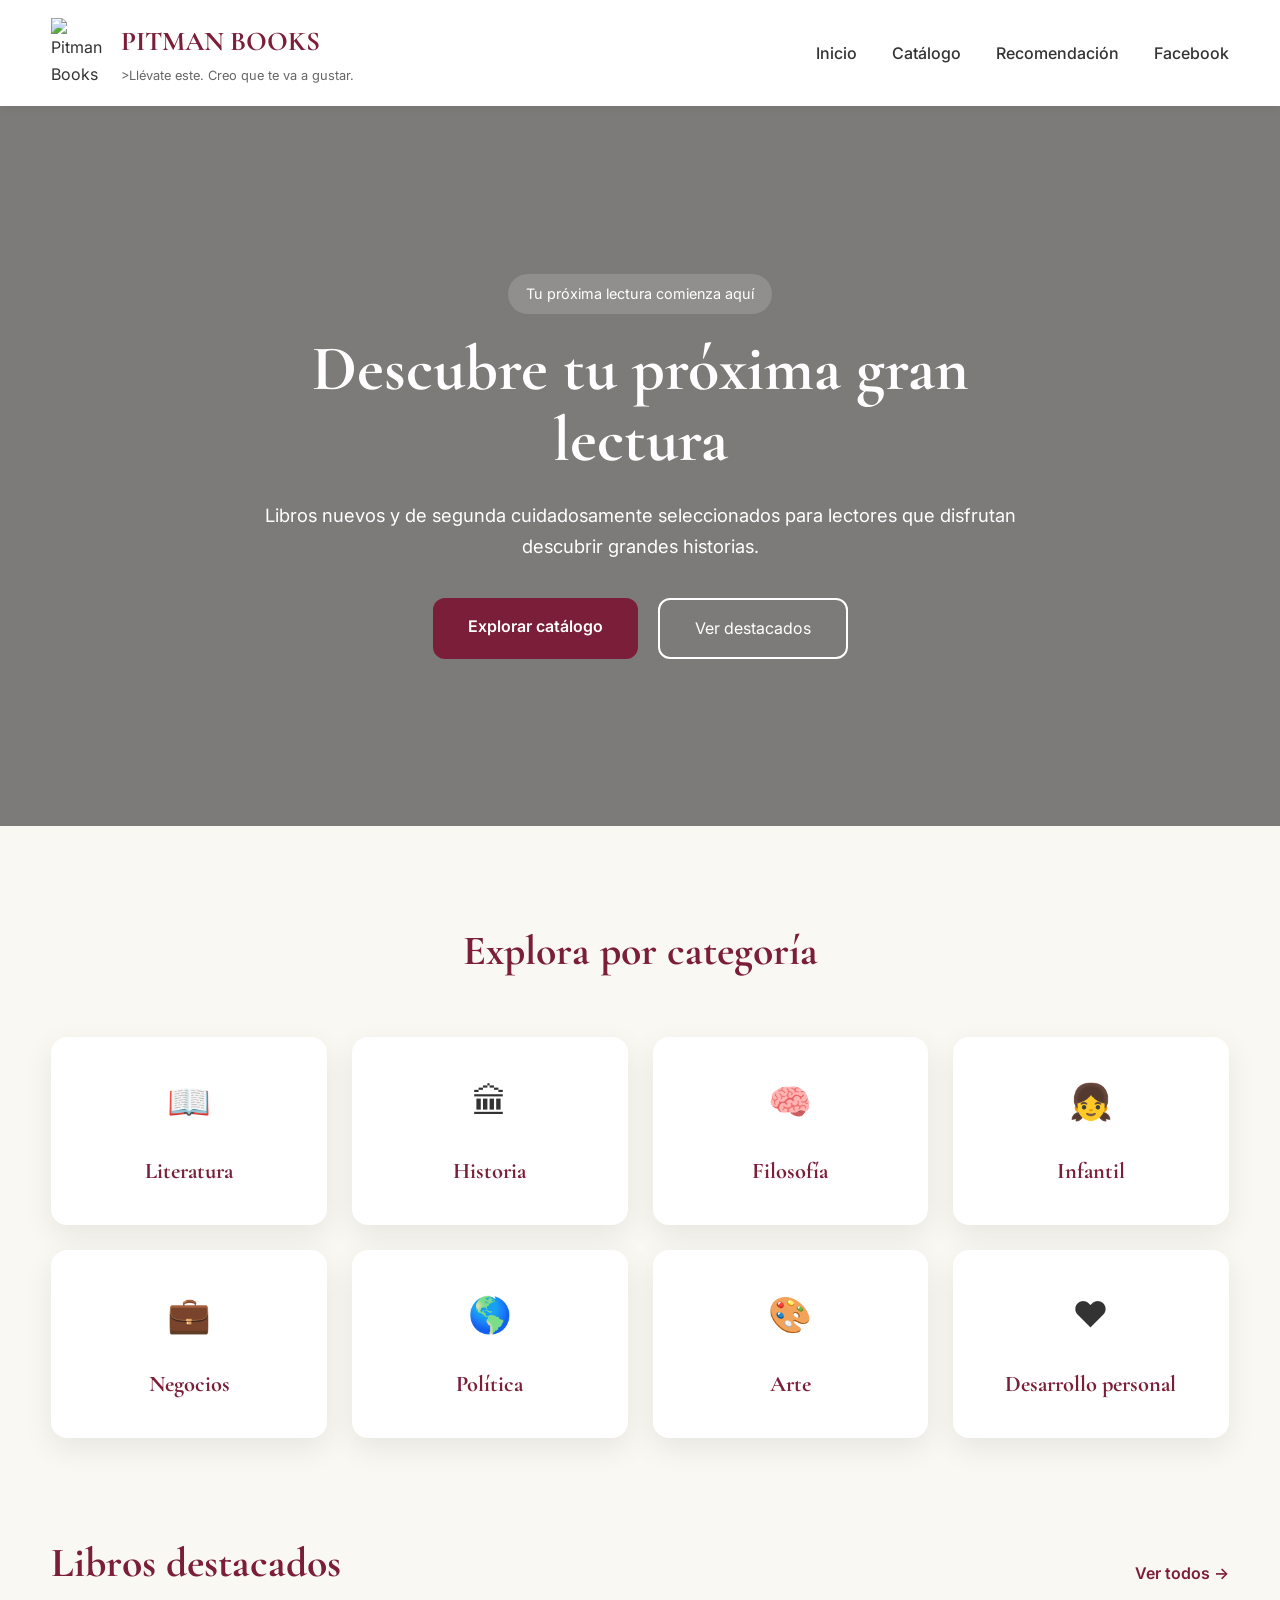
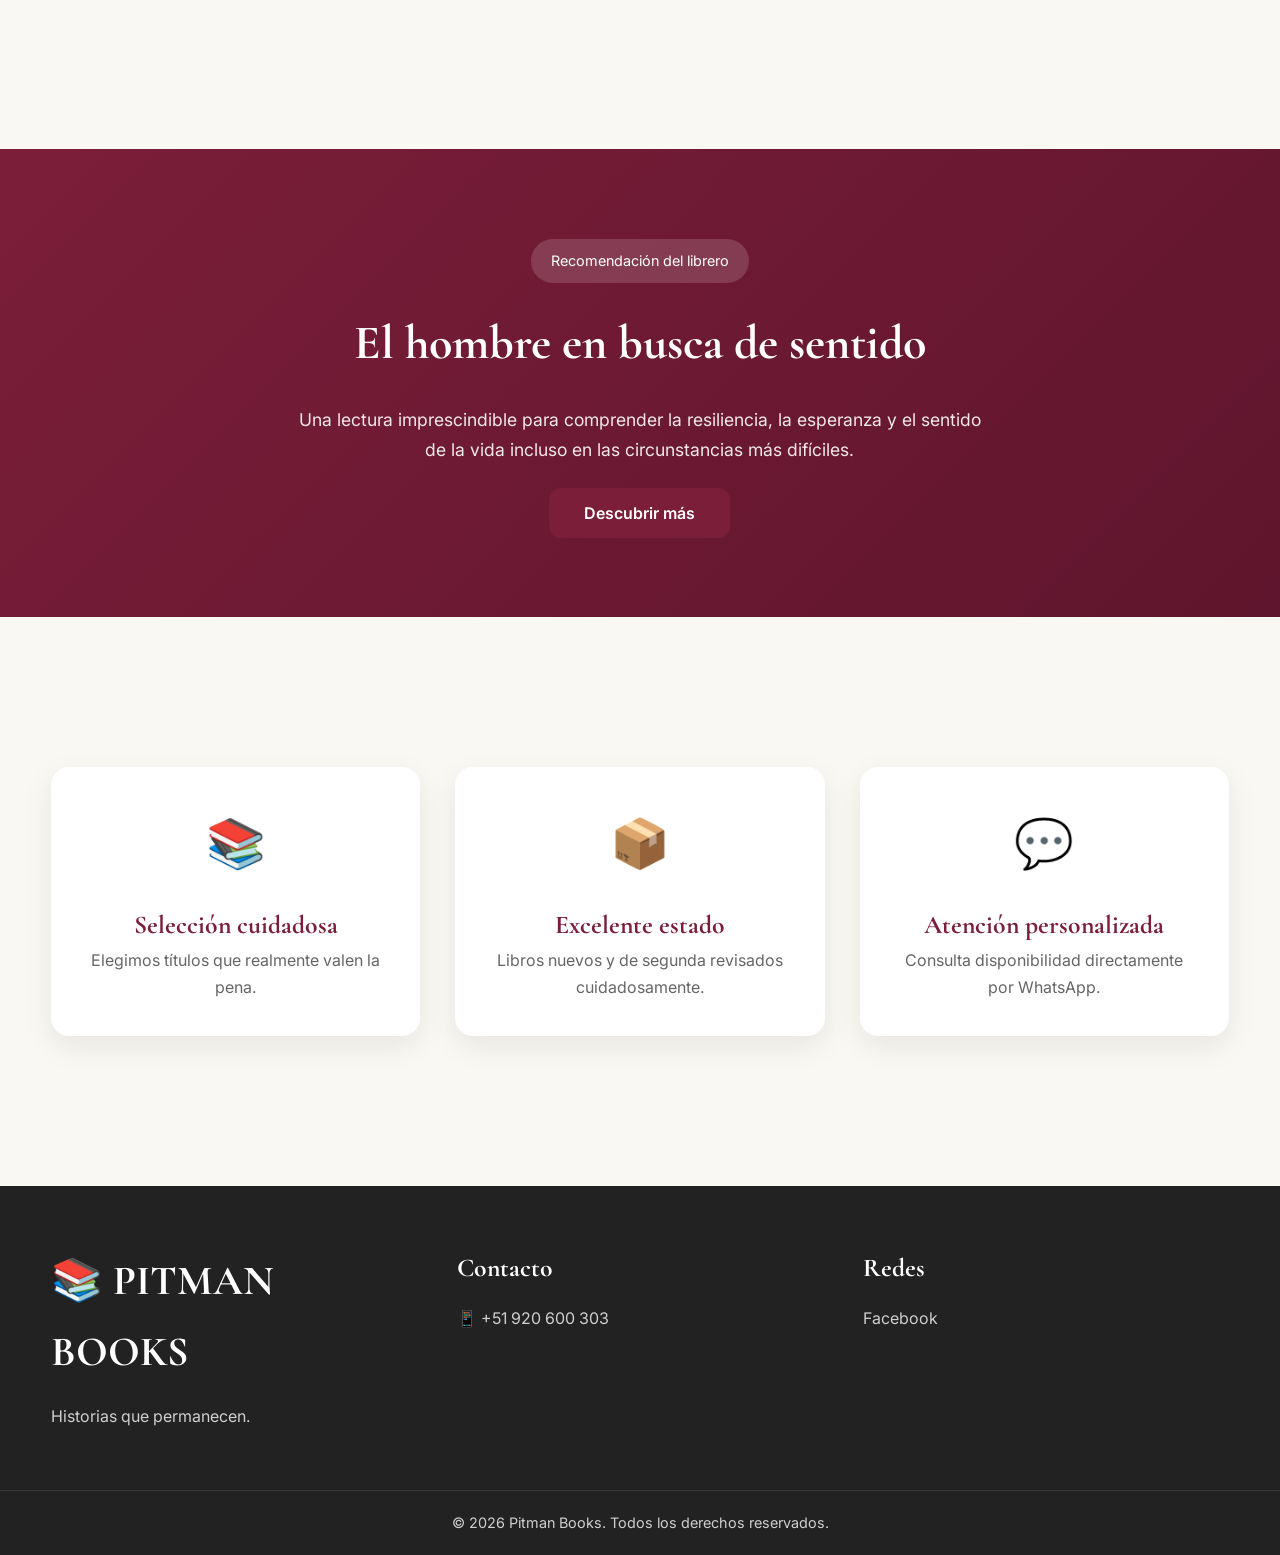
==== index.html @ 70d4cd32 "Agregar logo de Pitman Books" ====
<!DOCTYPE html>
<html lang="es">
<head>

    <meta charset="UTF-8">
    <meta name="viewport" content="width=device-width, initial-scale=1.0">

    <title>Pitman Books | Tu próxima lectura</title>

    <meta name="description"
        content="Librería online de libros nuevos y de segunda. Literatura, historia, filosofía, política, arte y mucho más.">

    <link rel="preconnect" href="https://fonts.googleapis.com">
    <link rel="preconnect" href="https://fonts.gstatic.com" crossorigin>

    <link href="https://fonts.googleapis.com/css2?family=Cormorant+Garamond:wght@500;600;700&family=Inter:wght@300;400;500;600;700&display=swap" rel="stylesheet">

    <link rel="stylesheet" href="styles.css">

</head>

<body>

<header class="header">

    <div class="container nav">

        <a href="index.html" class="logo">

            <img src="img/logo-pitman.png" alt="Pitman Books" class="logo-img">

            <div>

                <h2>PITMAN BOOKS</h2>

                <small>>Llévate este. Creo que te va a gustar.</small>

            </div>

        </a>

        <nav>

            <ul>

                <li><a href="index.html">Inicio</a></li>

                <li><a href="catalogo.html">Catálogo</a></li>

                <li><a href="#recomendacion">Recomendación</a></li>

                <li><a href="#">Facebook</a></li>

            </ul>

        </nav>

    </div>

</header>

<section class="hero">

    <div class="overlay"></div>

    <div class="hero-content">

        <span class="tag">

            Tu próxima lectura comienza aquí

        </span>

        <h1>

            Descubre tu próxima gran lectura

        </h1>

        <p>

            Libros nuevos y de segunda cuidadosamente seleccionados para lectores que disfrutan descubrir grandes historias.

        </p>

        <div class="hero-buttons">

            <a href="catalogo.html" class="btn">

                Explorar catálogo

            </a>

            <a href="#destacados" class="btn-outline">

                Ver destacados

            </a>

        </div>

    </div>

</section>

<section class="categorias container">

    <h2>

        Explora por categoría

    </h2>

    <div class="categorias-grid">

        <article class="categoria-card">

            📖

            <h3>Literatura</h3>

        </article>

        <article class="categoria-card">

            🏛

            <h3>Historia</h3>

        </article>

        <article class="categoria-card">

            🧠

            <h3>Filosofía</h3>

        </article>

        <article class="categoria-card">

            👧

            <h3>Infantil</h3>

        </article>

        <article class="categoria-card">

            💼

            <h3>Negocios</h3>

        </article>

        <article class="categoria-card">

            🌎

            <h3>Política</h3>

        </article>

        <article class="categoria-card">

            🎨

            <h3>Arte</h3>

        </article>

        <article class="categoria-card">

            ❤️

            <h3>Desarrollo personal</h3>

        </article>

    </div>

</section>

<section id="destacados" class="container">

    <div class="section-title">

        <h2>

            Libros destacados

        </h2>

        <a href="catalogo.html">

            Ver todos →

        </a>

    </div>

    <div id="destacadosGrid" class="cards">

        <!-- JS -->

    </div>

</section>

<section id="recomendacion" class="recomendacion">

    <div class="container">

        <span class="pill">

            Recomendación del librero

        </span>

        <h2>

            El hombre en busca de sentido

        </h2>

        <p>

            Una lectura imprescindible para comprender la resiliencia, la esperanza y el sentido de la vida incluso en las circunstancias más difíciles.

        </p>

        <a href="catalogo.html" class="btn">

            Descubrir más

        </a>

    </div>

</section>

<section class="container ventajas">

    <article>

        <div class="icono">

            📚

        </div>

        <h3>

            Selección cuidadosa

        </h3>

        <p>

            Elegimos títulos que realmente valen la pena.

        </p>

    </article>

    <article>

        <div class="icono">

            📦

        </div>

        <h3>

            Excelente estado

        </h3>

        <p>

            Libros nuevos y de segunda revisados cuidadosamente.

        </p>

    </article>

    <article>

        <div class="icono">

            💬

        </div>

        <h3>

            Atención personalizada

        </h3>

        <p>

            Consulta disponibilidad directamente por WhatsApp.

        </p>

    </article>

</section>

<footer>

    <div class="container footer-grid">

        <div>

            <h2>

                📚 PITMAN BOOKS

            </h2>

            <p>

                Historias que permanecen.

            </p>

        </div>

        <div>

            <h3>

                Contacto

            </h3>

            <p>

                📱 +51 920 600 303

            </p>

        </div>

        <div>

            <h3>

                Redes

            </h3>

            <p>

                Facebook

            </p>

        </div>

    </div>

    <p class="copyright">

        © 2026 Pitman Books. Todos los derechos reservados.

    </p>

</footer>

<script src="js/app.js"></script>

</body>
</html>
---- styles.css ----
/* ==========================================
   PITMAN BOOKS
   styles.css
   Parte 1 - Base del proyecto
========================================== */

/* Google Fonts */
@import url('https://fonts.googleapis.com/css2?family=Cormorant+Garamond:wght@500;600;700&family=Inter:wght@300;400;500;600;700&display=swap');

/* Variables */

:root{

    --vino:#7B1E3A;
    --vino-hover:#5F152D;

    --dorado:#B08D57;

    --marfil:#FAF8F2;

    --gris:#F2F2F2;

    --texto:#333333;

    --texto-claro:#666666;

    --blanco:#FFFFFF;

    --radio:16px;

    --sombra:0 10px 30px rgba(0,0,0,.08);

    --transicion:.30s ease;

}

/* Reset */

*{

    margin:0;

    padding:0;

    box-sizing:border-box;

}

html{

    scroll-behavior:smooth;

}

body{

    font-family:'Inter',sans-serif;

    background:var(--marfil);

    color:var(--texto);

    line-height:1.7;

}

img{

    display:block;

    max-width:100%;

}

a{

    text-decoration:none;

    color:inherit;

}

ul{

    list-style:none;

}

/* Contenedor */

.container{

    width:min(1200px,92%);

    margin:auto;

}

/* Títulos */

h1,h2,h3{

    font-family:'Cormorant Garamond',serif;

    color:var(--vino);

}

h1{

    font-size:4rem;

    line-height:1.1;

}

h2{

    font-size:2.6rem;

    margin-bottom:20px;

}

h3{

    font-size:1.6rem;

}

p{

    color:var(--texto-claro);

}

/* Header */

.header{

    position:sticky;

    top:0;

    background:rgba(255,255,255,.96);

    backdrop-filter:blur(10px);

    box-shadow:0 2px 10px rgba(0,0,0,.05);

    z-index:999;

}

.nav{

    display:flex;

    justify-content:space-between;

    align-items:center;

    padding:18px 0;

}

.logo{

    display:flex;

    align-items:center;

    gap:15px;

}

.logo-img{

    width:55px;
    height:auto;
    display:block;
}

.logo h2{

    margin:0;

    font-size:1.7rem;

}

.logo small{

    display:block;

    color:var(--texto-claro);

    font-size:.80rem;

}

/* Menú */

nav ul{

    display:flex;

    gap:35px;

}

nav a{

    font-weight:500;

    transition:var(--transicion);

}

nav a:hover{

    color:var(--vino);

}

/* HERO */

.hero{

    min-height:80vh;

    display:flex;

    justify-content:center;

    align-items:center;

    text-align:center;

    position:relative;

    padding:60px 20px;

    background:
    linear-gradient(rgba(20,20,20,.55),
    rgba(20,20,20,.55)),
    url("../img/hero.jpg");

    background-size:cover;

    background-position:center;

}

.overlay{

    position:absolute;

    inset:0;

}

.hero-content{

    position:relative;

    z-index:2;

    max-width:760px;

}

.tag{

    display:inline-block;

    background:rgba(255,255,255,.15);

    color:white;

    padding:8px 18px;

    border-radius:50px;

    margin-bottom:20px;

    font-size:.9rem;

}

.hero h1{

    color:white;

    margin-bottom:25px;

}

.hero p{

    color:white;

    font-size:1.15rem;

}

/* Botones */

.hero-buttons{

    display:flex;

    justify-content:center;

    gap:20px;

    margin-top:35px;

    flex-wrap:wrap;

}

.btn{

    background:var(--vino);

    color:white;

    padding:15px 35px;

    border-radius:12px;

    transition:var(--transicion);

    font-weight:600;

}

.btn:hover{

    background:var(--vino-hover);

    transform:translateY(-3px);

}

.btn-outline{

    border:2px solid white;

    color:white;

    padding:15px 35px;

    border-radius:12px;

    transition:var(--transicion);

}

.btn-outline:hover{

    background:white;

    color:var(--vino);

}
/* ==========================================
   CATEGORÍAS
========================================== */

.categorias{

    padding:90px 0;

}

.categorias h2{

    text-align:center;

    margin-bottom:50px;

}

.categorias-grid{

    display:grid;

    grid-template-columns:repeat(auto-fit,minmax(220px,1fr));

    gap:25px;

}

.categoria-card{

    background:var(--blanco);

    border-radius:var(--radio);

    padding:35px 20px;

    text-align:center;

    cursor:pointer;

    box-shadow:var(--sombra);

    transition:var(--transicion);

    font-size:2.2rem;

}

.categoria-card h3{

    margin-top:20px;

    font-size:1.4rem;

}

.categoria-card:hover{

    transform:translateY(-8px);

    border:2px solid var(--vino);

}

/* ==========================================
   TÍTULOS DE SECCIÓN
========================================== */

.section-title{

    display:flex;

    justify-content:space-between;

    align-items:center;

    margin-bottom:40px;

}

.section-title a{

    color:var(--vino);

    font-weight:600;

}

.section-title a:hover{

    text-decoration:underline;

}

/* ==========================================
   LIBROS DESTACADOS
========================================== */

.cards{

    display:grid;

    grid-template-columns:repeat(auto-fit,minmax(250px,1fr));

    gap:35px;

    margin-bottom:90px;

}

/* ==========================================
   TARJETAS
========================================== */

.card{

    background:white;

    border-radius:18px;

    overflow:hidden;

    box-shadow:var(--sombra);

    transition:.35s;

}

.card:hover{

    transform:translateY(-10px) scale(1.02);

}

.card img{

    width:100%;

    height:360px;

    object-fit:cover;

}

.card-body{

    padding:22px;

}

.card h3{

    margin-bottom:10px;

}

.card p{

    margin-bottom:8px;

}

.precio{

    color:var(--vino);

    font-size:1.5rem;

    font-weight:bold;

    margin:18px 0;

}

/* ==========================================
   ETIQUETAS
========================================== */

.badge{

    display:inline-block;

    padding:7px 14px;

    border-radius:50px;

    font-size:.80rem;

    font-weight:bold;

    margin-bottom:15px;

}

.nuevo{

    background:#7B1E3A;

    color:white;

}

.segunda{

    background:#ECECEC;

    color:#444;

}

/* ==========================================
   BOTÓN DE TARJETA
========================================== */

.card-btn{

    display:inline-block;

    margin-top:15px;

    background:var(--vino);

    color:white;

    padding:12px 22px;

    border-radius:10px;

    transition:var(--transicion);

}

.card-btn:hover{

    background:var(--vino-hover);

}

/* ==========================================
   EFECTO NETFLIX
========================================== */

.card:hover img{

    transform:scale(1.05);

}

.card img{

    transition:.40s;

}
/* ==========================================
   RECOMENDACIÓN DEL LIBRERO
========================================== */

.recomendacion{

    background:linear-gradient(135deg,var(--vino),#5F152D);

    color:white;

    text-align:center;

    padding:90px 20px;

    margin:80px 0;

}

.recomendacion h2{

    color:white;

    margin:20px 0;

    font-size:3rem;

}

.recomendacion p{

    color:rgba(255,255,255,.90);

    max-width:700px;

    margin:0 auto 35px;

    font-size:1.1rem;

}

.pill{

    display:inline-block;

    background:rgba(255,255,255,.15);

    padding:10px 20px;

    border-radius:50px;

    font-size:.9rem;

}

/* ==========================================
   VENTAJAS
========================================== */

.ventajas{

    display:grid;

    grid-template-columns:repeat(auto-fit,minmax(280px,1fr));

    gap:35px;

    padding:70px 0;

}

.ventajas article{

    background:white;

    padding:35px;

    border-radius:18px;

    text-align:center;

    box-shadow:var(--sombra);

    transition:var(--transicion);

}

.ventajas article:hover{

    transform:translateY(-8px);

}

.icono{

    font-size:3rem;

    margin-bottom:20px;

}

/* ==========================================
   FOOTER
========================================== */

footer{

    background:#222;

    color:#ddd;

    margin-top:80px;

}

.footer-grid{

    display:grid;

    grid-template-columns:repeat(auto-fit,minmax(250px,1fr));

    gap:40px;

    padding:60px 0;

}

footer h2,
footer h3{

    color:white;

    margin-bottom:15px;

}

footer p{

    color:#cfcfcf;

}

.copyright{

    text-align:center;

    border-top:1px solid rgba(255,255,255,.1);

    padding:20px;

    font-size:.9rem;

}

/* ==========================================
   ANIMACIONES
========================================== */

@keyframes aparecer{

    from{

        opacity:0;

        transform:translateY(25px);

    }

    to{

        opacity:1;

        transform:translateY(0);

    }

}

.hero-content{

    animation:aparecer .8s ease;

}

/* ==========================================
   RESPONSIVE
========================================== */

@media(max-width:900px){

.nav{

    flex-direction:column;

    gap:20px;

}

nav ul{

    gap:18px;

    flex-wrap:wrap;

    justify-content:center;

}

.hero h1{

    font-size:3rem;

}

.section-title{

    flex-direction:column;

    gap:15px;

}

}

@media(max-width:600px){

.hero{

    min-height:70vh;

}

.hero h1{

    font-size:2.3rem;

}

.hero p{

    font-size:1rem;

}

.hero-buttons{

    flex-direction:column;

}

.btn,
.btn-outline{

    width:100%;

    text-align:center;

}

.logo{

    flex-direction:column;

}

.cards{

    grid-template-columns:1fr;

}

.categorias-grid{

    grid-template-columns:1fr;

}

.footer-grid{

    text-align:center;

}

}
/*==========================================
ACCIONES TARJETA
==========================================*/

.acciones{
    display:flex;
    gap:10px;
    margin-top:18px;
}

.acciones .card-btn{
    flex:1;
    text-align:center;
}

.whatsapp{
    background:#2f6b45;
}

.whatsapp:hover{
    background:#255538;
}
.excelente{
    background:#4b6b63;
    color:#fff;
}

/*==========================================
BUSCADOR
==========================================*/

.buscador{
    margin:40px 0;
}

.buscador input{
    width:100%;
    padding:18px;
    border:none;
    border-radius:14px;
    box-shadow:0 4px 12px rgba(0,0,0,.10);
    font-size:1rem;
    outline:none;
}

/*==========================================
FILTROS
==========================================*/

.filtros{
    display:flex;
    flex-wrap:wrap;
    gap:12px;
    margin-bottom:35px;
}

.filtros button{
    background:#fff;
    border:none;
    padding:12px 20px;
    border-radius:40px;
    cursor:pointer;
    transition:.3s;
}

.filtros button:hover{
    background:#7B1E3A;
    color:#fff;
}

.filtros .activo{
    background:#7B1E3A;
    color:#fff;
}

/*==========================================
ACCIONES TARJETA
==========================================*/

.acciones{
    display:flex;
    gap:10px;
    margin-top:18px;
}

.acciones .card-btn{
    flex:1;
    text-align:center;
}

.whatsapp{
    background:#2f6b45;
}

.whatsapp:hover{
    background:#255538;
}

/*==========================================
ESTADO: CASI NUEVO
==========================================*/

.excelente{
    background:#4b6b63;
    color:#fff;
}
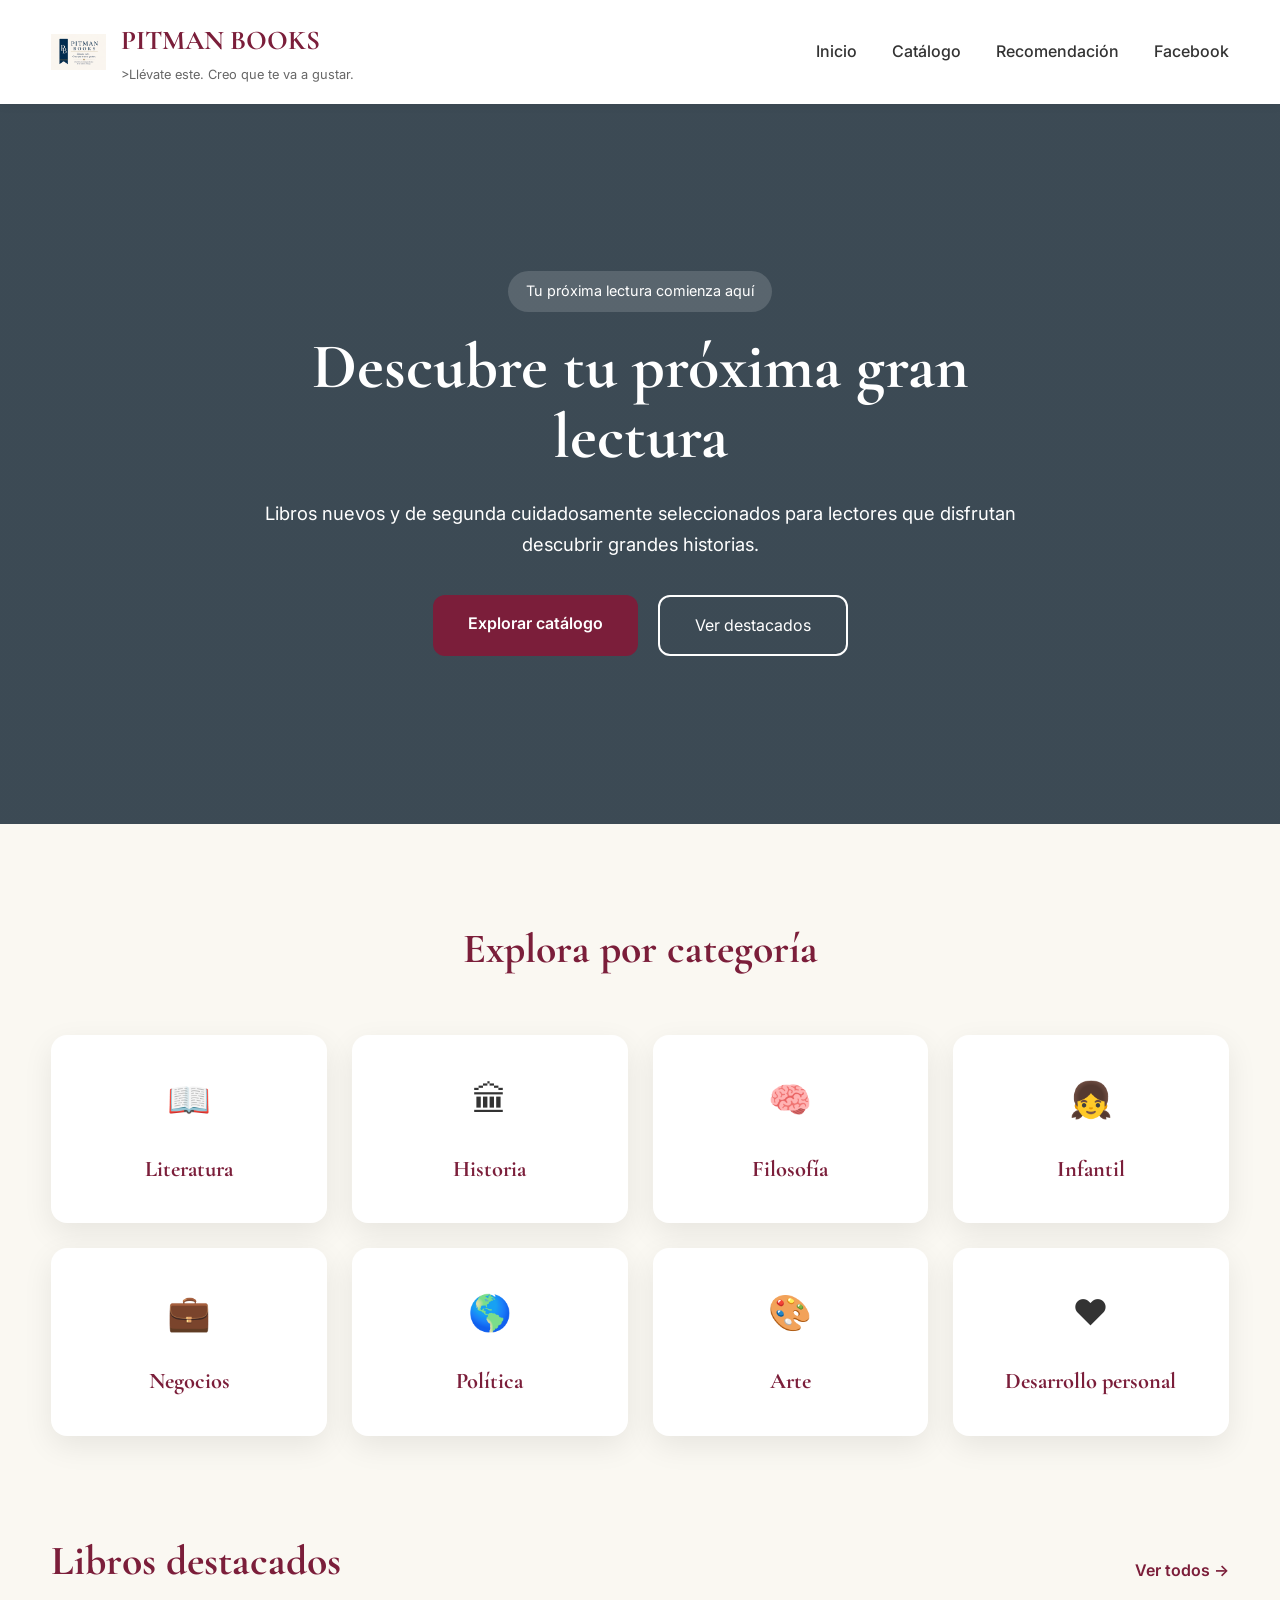
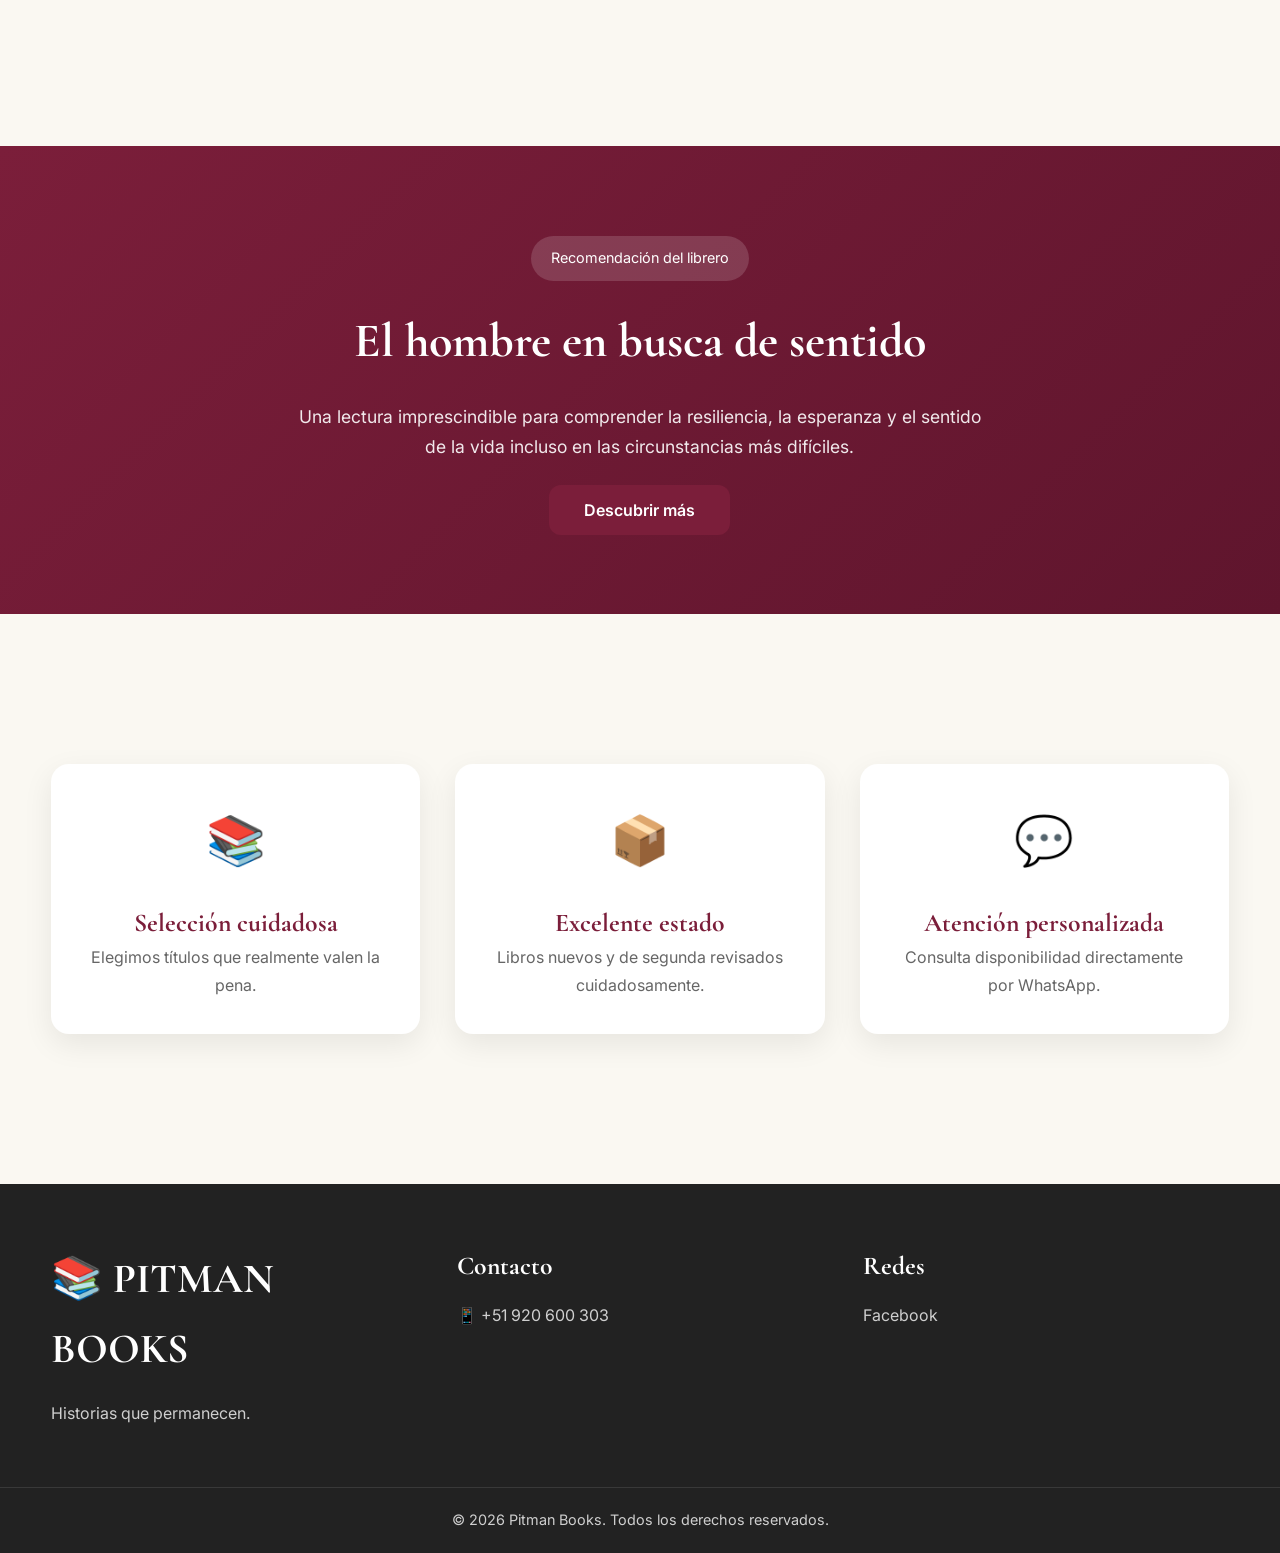
==== commit d616dd93: "Corregir rutas de imágenes" ====
--- a/index.html
+++ b/index.html
@@ -33,7 +33,9 @@
 
                 <h2>PITMAN BOOKS</h2>
 
-                <small>>Llévate este. Creo que te va a gustar.</small>
+                <small>>Llévate este. Creo que te va a gustar.
+                    
+                </small>
 
             </div>
 
--- a/styles.css
+++ b/styles.css
@@ -243,8 +243,9 @@
 
     background:
     linear-gradient(rgba(20,20,20,.55),
-    rgba(20,20,20,.55)),
-    url("../img/hero.jpg");
+    rgba(20,20,20,.55)
+    ),
+#6d8ca3;    
 
     background-size:cover;
 
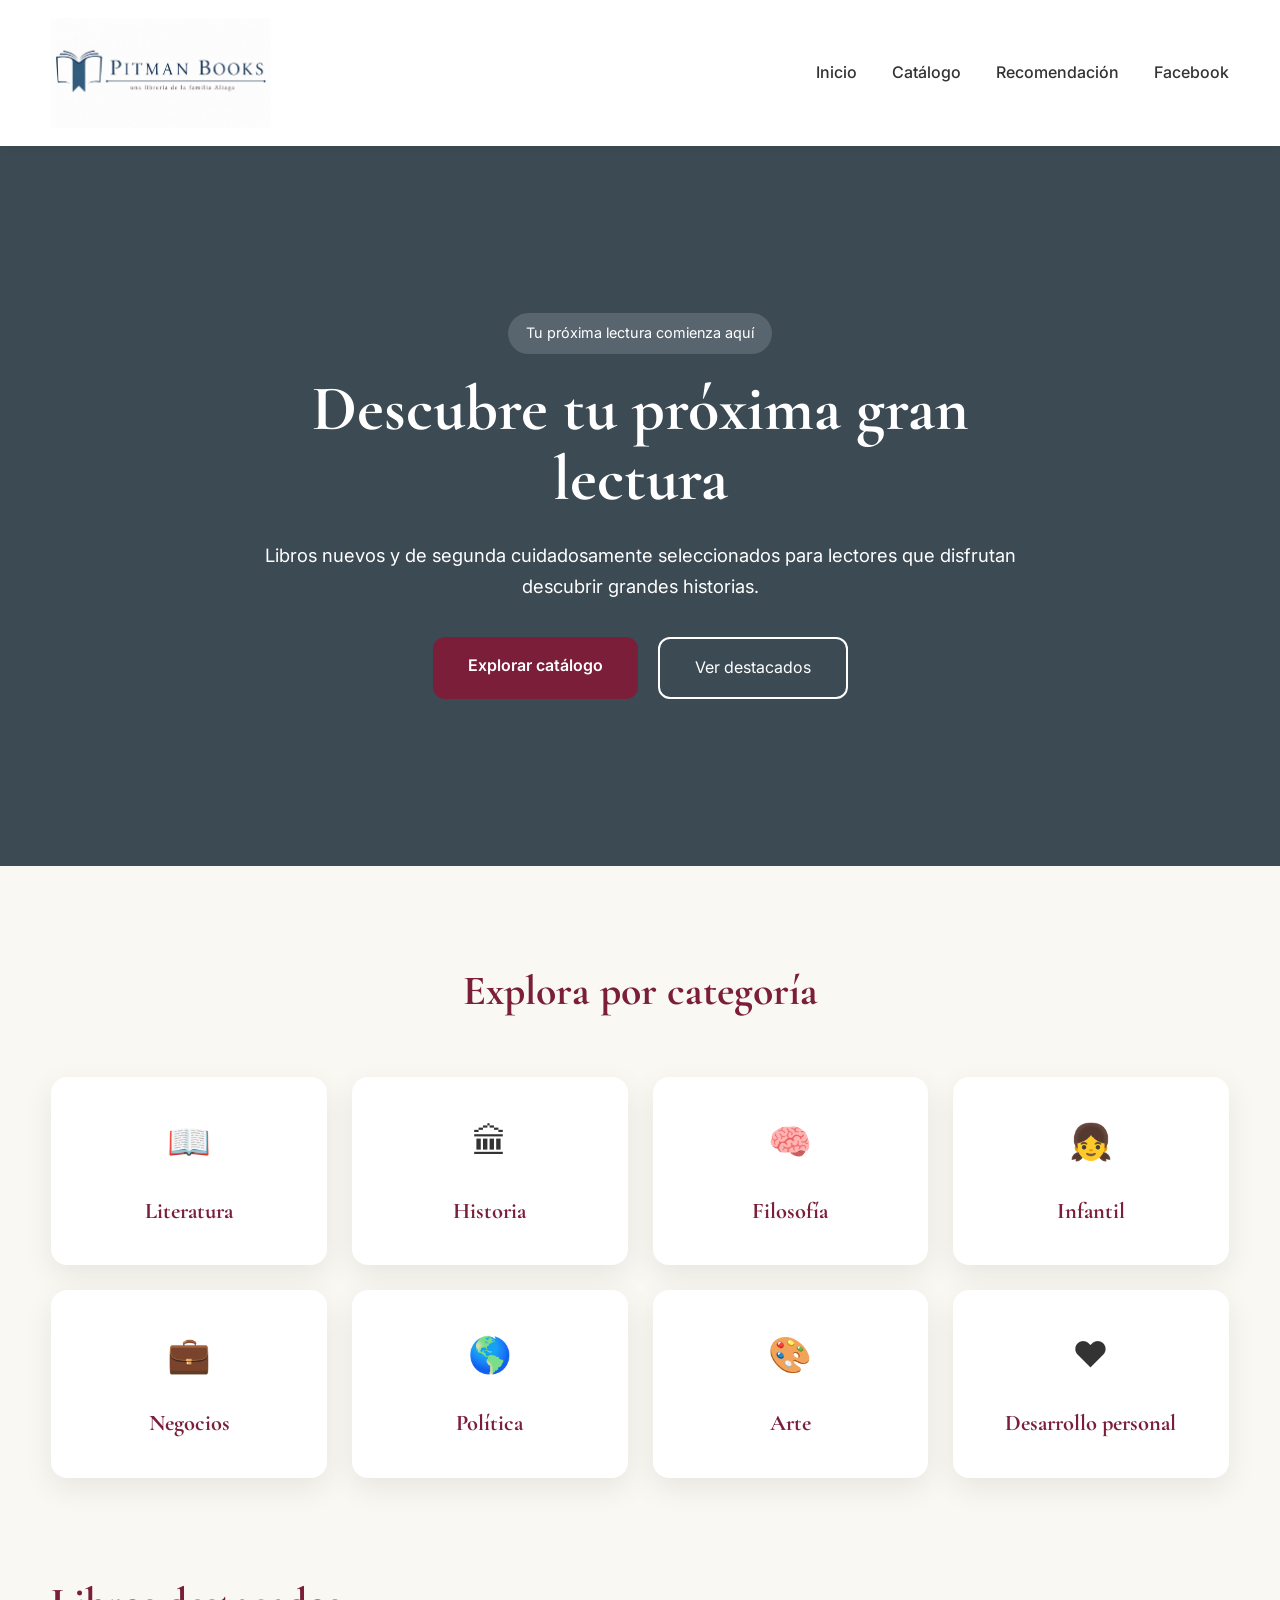
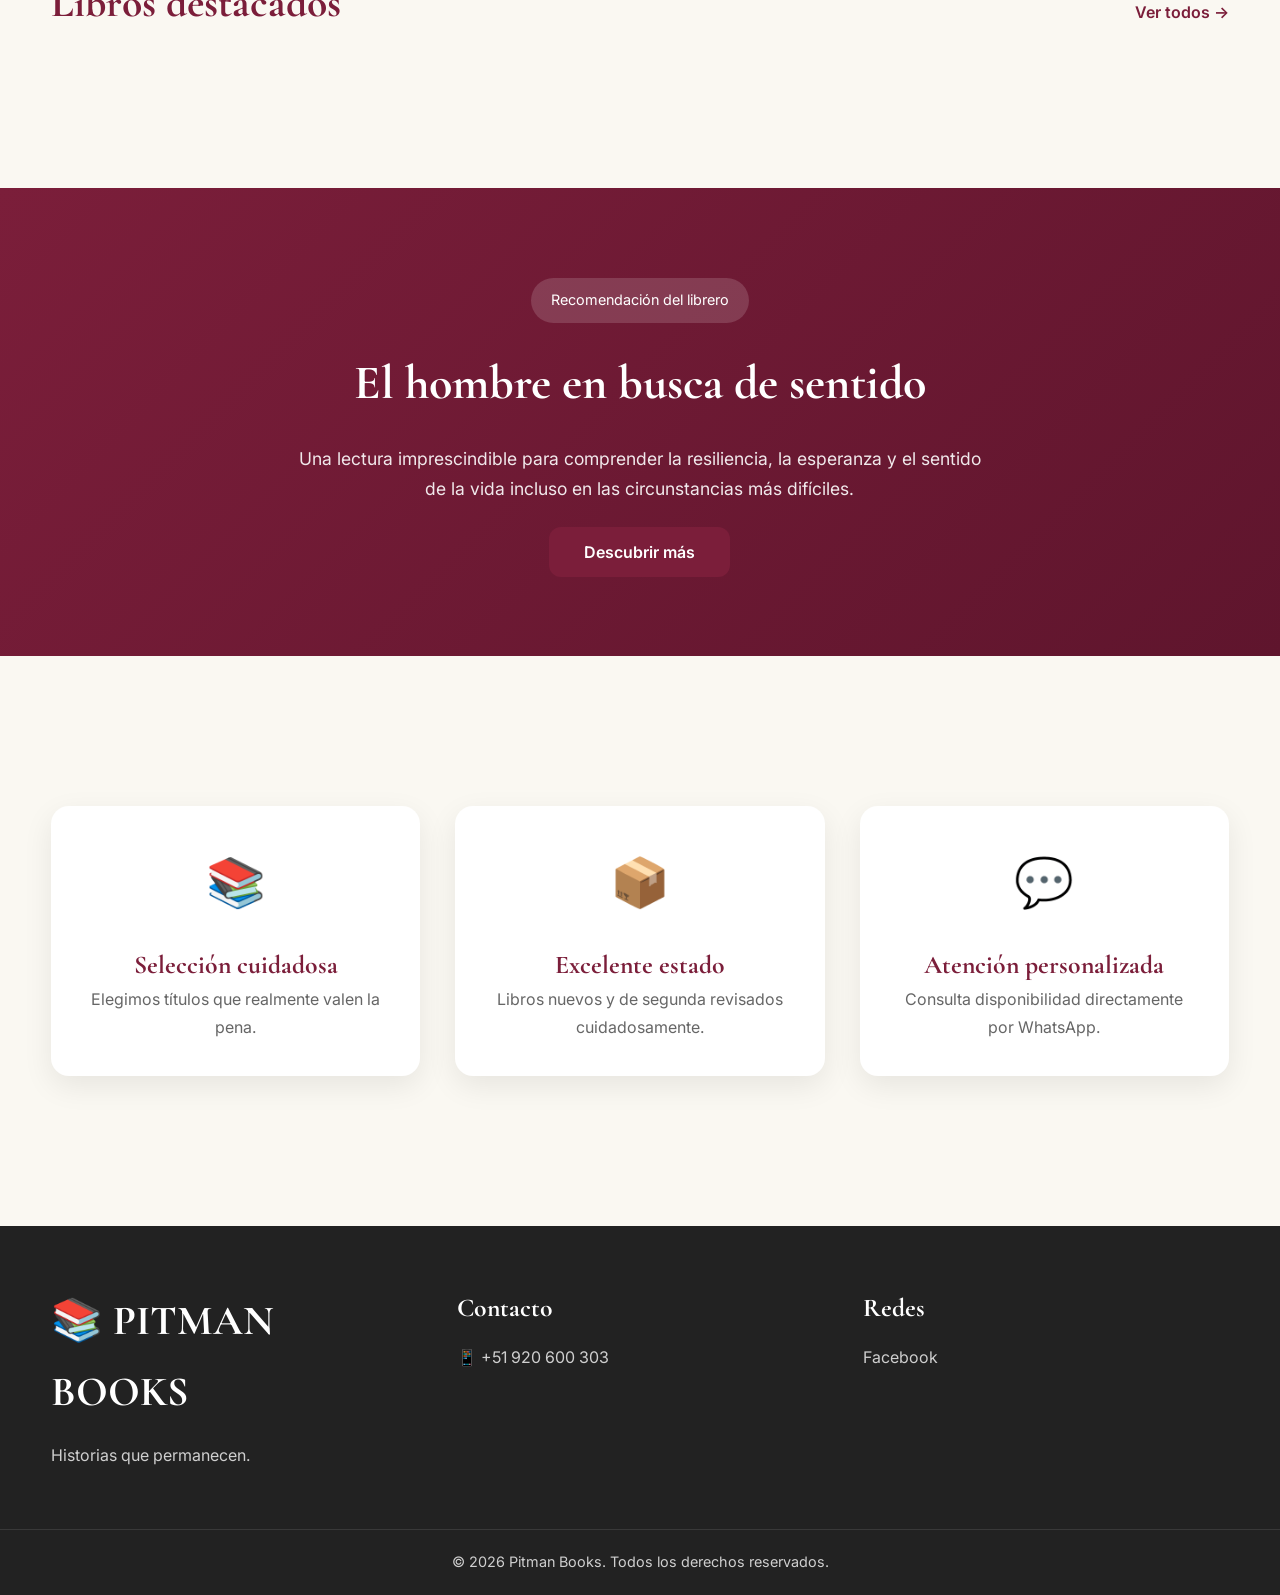
==== commit fb9e61fa: "Mejora del encabezado y nuevo logo" ====
--- a/index.html
+++ b/index.html
@@ -29,15 +29,6 @@
 
             <img src="img/logo-pitman.png" alt="Pitman Books" class="logo-img">
 
-            <div>
-
-                <h2>PITMAN BOOKS</h2>
-
-                <small>>Llévate este. Creo que te va a gustar.
-                    
-                </small>
-
-            </div>
 
         </a>
 
--- a/styles.css
+++ b/styles.css
@@ -176,7 +176,7 @@
 
 .logo-img{
 
-    width:55px;
+    width:220px;
     height:auto;
     display:block;
 }
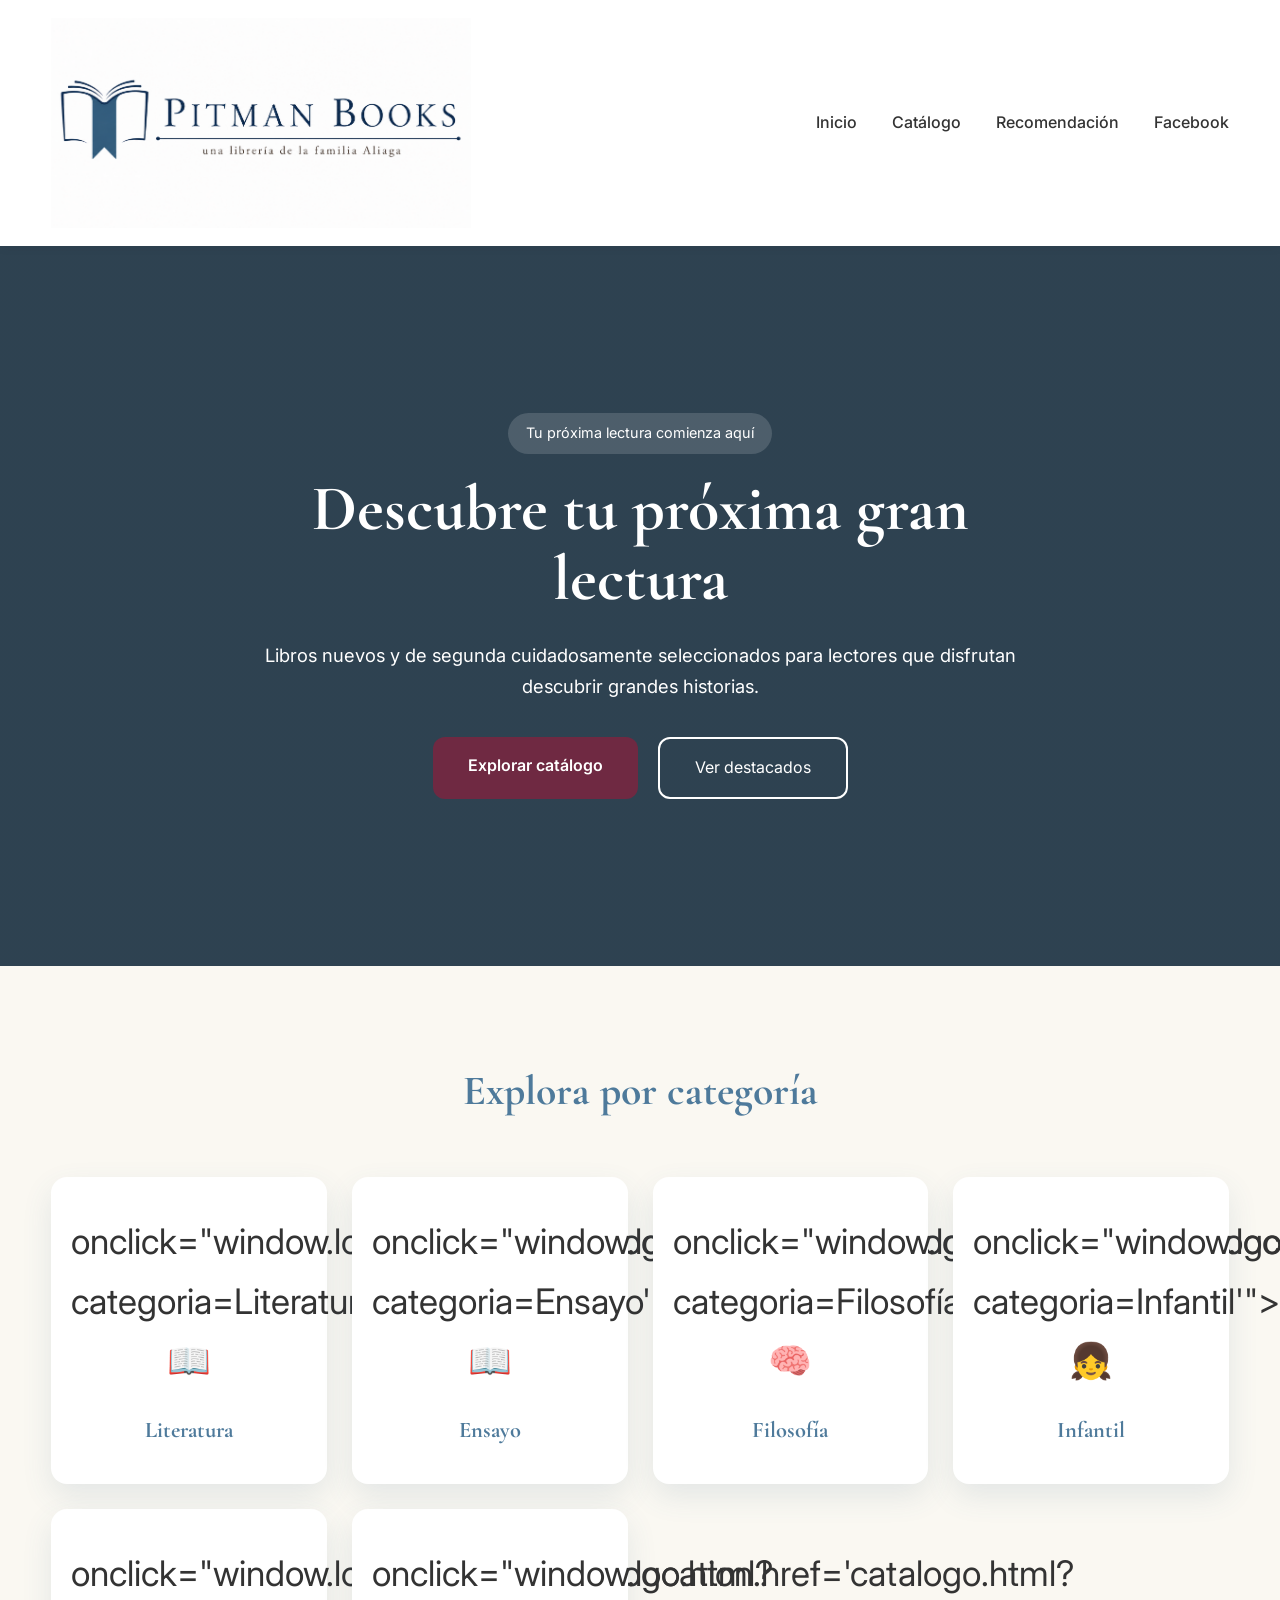
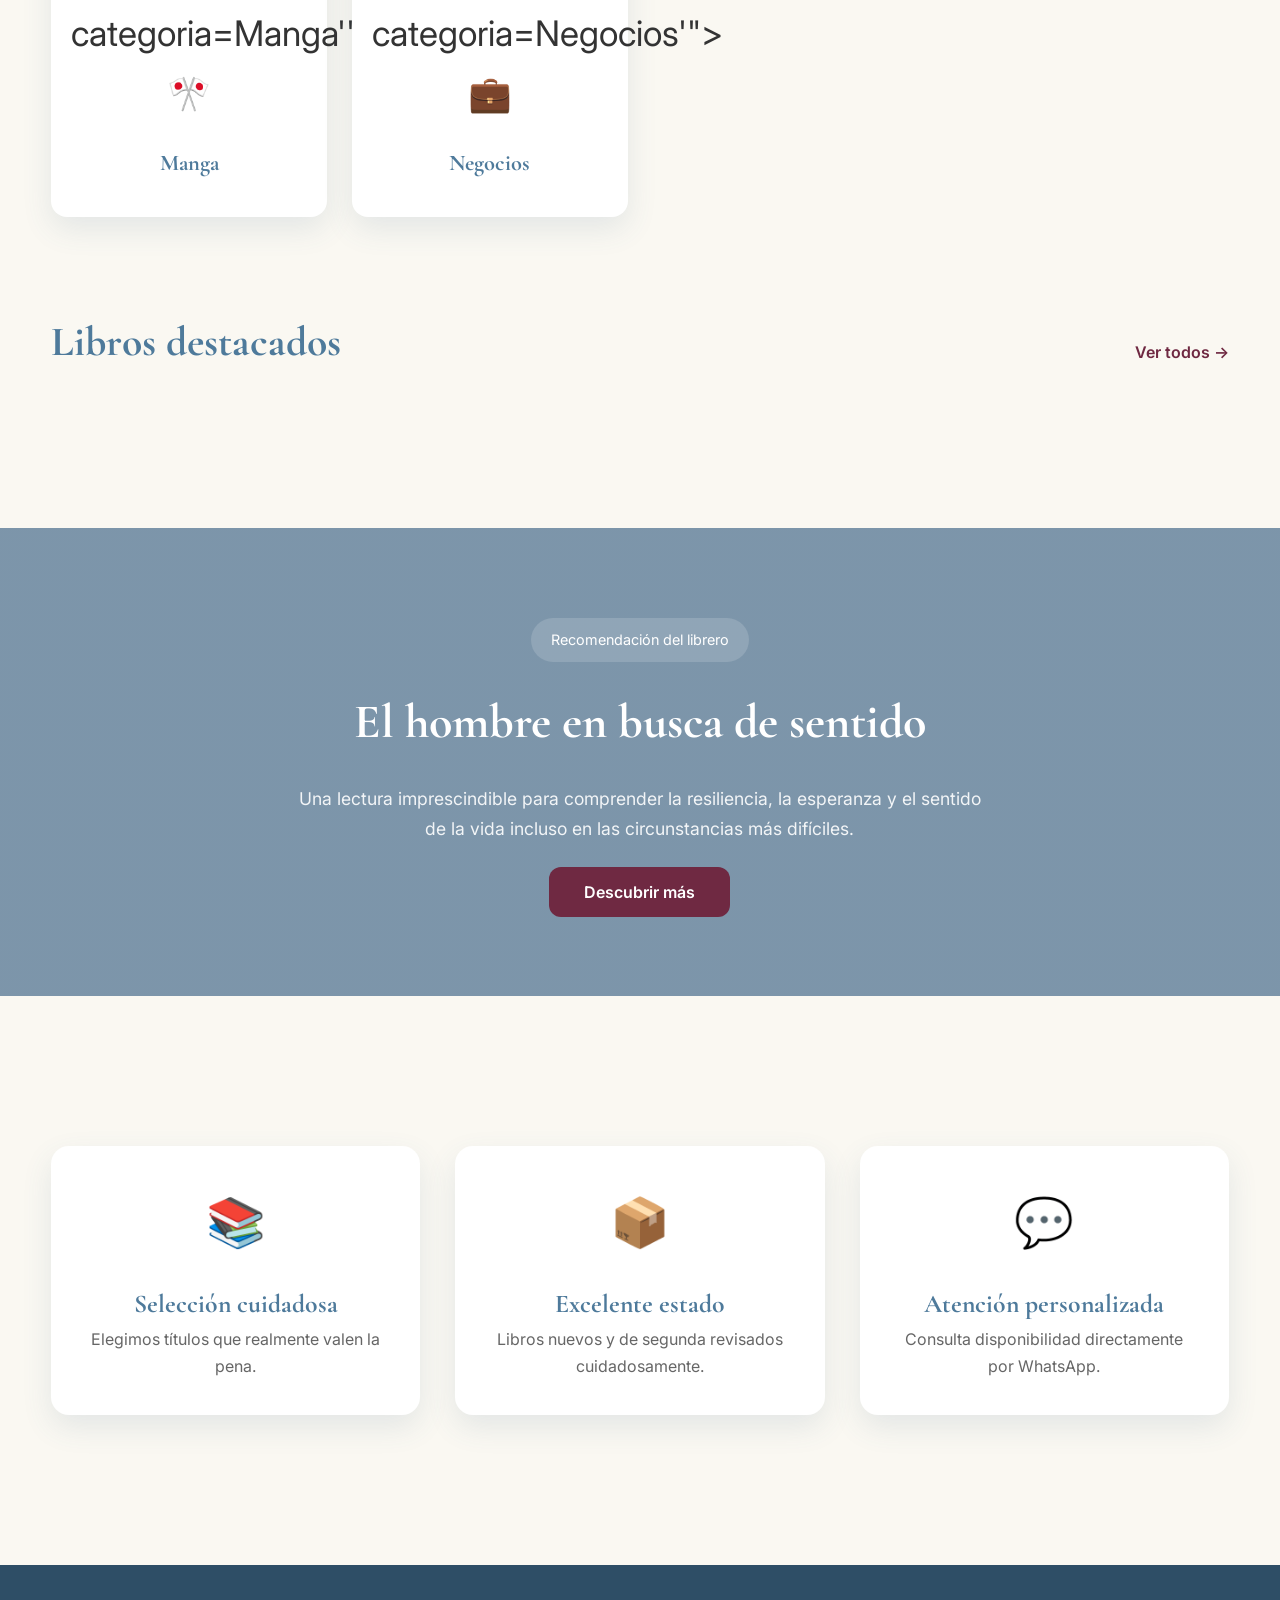
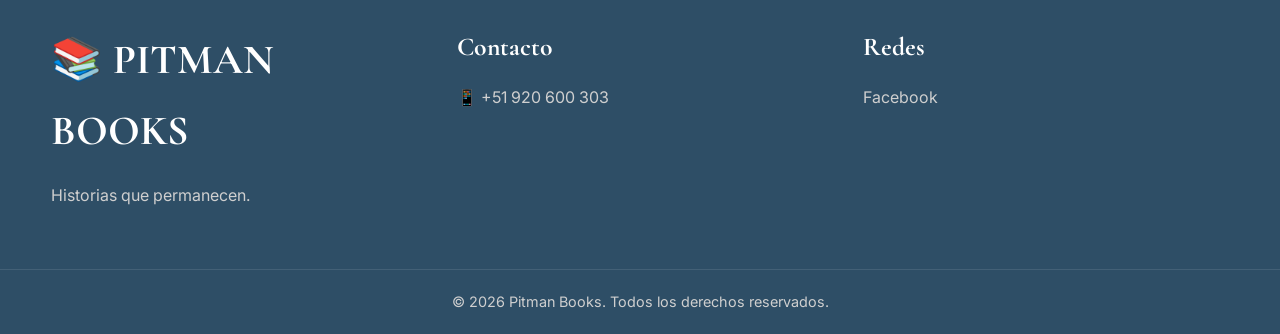
==== commit b70bc0c5: "Actualización del catálogo y categorías" ====
--- a/index.html
+++ b/index.html
@@ -108,37 +108,49 @@
 
         <article class="categoria-card">
 
-            📖
-
-            <h3>Literatura</h3>
-
-        </article>
-
-        <article class="categoria-card">
-
-            🏛
-
-            <h3>Historia</h3>
-
-        </article>
-
-        <article class="categoria-card">
-
-            🧠
-
+                 onclick="window.location.href='catalogo.html?categoria=Literatura'">
+    📖
+    <h3>Literatura</h3>
+</article>
+        <article class="categoria-card">
+                 onclick="window.location.href='catalogo.html?categoria=Ensayo'">
+
+    📖 
+
+            <h3>Ensayo</h3>
+
+        </article>
+        <article class="categoria-card">
+
+                 onclick="window.location.href='catalogo.html?categoria=Filosofía'">
+    
+    🧠        
             <h3>Filosofía</h3>
 
         </article>
 
         <article class="categoria-card">
 
-            👧
+                   onclick="window.location.href='catalogo.html?categoria=Infantil'">
+    
+          👧
 
             <h3>Infantil</h3>
 
         </article>
-
-        <article class="categoria-card">
+            <article class="categoria-card">
+
+                   onclick="window.location.href='catalogo.html?categoria=Manga'">
+    
+          🎌
+
+            <h3>Manga</h3>
+
+        </article>
+
+        <article class="categoria-card">
+
+                onclick="window.location.href='catalogo.html?categoria=Negocios'">       
 
             💼
 
@@ -146,30 +158,7 @@
 
         </article>
 
-        <article class="categoria-card">
-
-            🌎
-
-            <h3>Política</h3>
-
-        </article>
-
-        <article class="categoria-card">
-
-            🎨
-
-            <h3>Arte</h3>
-
-        </article>
-
-        <article class="categoria-card">
-
-            ❤️
-
-            <h3>Desarrollo personal</h3>
-
-        </article>
-
+      
     </div>
 
 </section>
--- a/styles.css
+++ b/styles.css
@@ -11,9 +11,11 @@
 
 :root{
 
-    --vino:#7B1E3A;
-    --vino-hover:#5F152D;
-
+    --vino:#6F2942;
+--vino-hover:#562035;
+--azul:#4E7A9B;
+--azul-hover:#3D647F;
+--azul-claro:#EAF2F8;
     --dorado:#B08D57;
 
     --marfil:#FAF8F2;
@@ -28,7 +30,7 @@
 
     --radio:16px;
 
-    --sombra:0 10px 30px rgba(0,0,0,.08);
+    --sombra:0 12px 30px rgba(62,108,143,.12);
 
     --transicion:.30s ease;
 
@@ -102,7 +104,7 @@
 
     font-family:'Cormorant Garamond',serif;
 
-    color:var(--vino);
+    color:var(--azul);
 
 }
 
@@ -141,6 +143,8 @@
     position:sticky;
 
     top:0;
+    z-index:1000;
+background:#fff;
 
     background:rgba(255,255,255,.96);
 
@@ -176,7 +180,8 @@
 
 .logo-img{
 
-    width:220px;
+    width:420px;
+    max-width:100%;
     height:auto;
     display:block;
 }
@@ -245,7 +250,7 @@
     linear-gradient(rgba(20,20,20,.55),
     rgba(20,20,20,.55)
     ),
-#6d8ca3;    
+#4E7A9B;   
 
     background-size:cover;
 
@@ -361,360 +366,363 @@
 
 .btn-outline:hover{
 
+    background:#FFFEFC;
+
+    color:var(--vino);
+
+}
+/* ==========================================
+   CATEGORÍAS
+========================================== */
+
+.categorias{
+
+    padding:90px 0;
+
+}
+
+.categorias h2{
+
+    text-align:center;
+
+    margin-bottom:50px;
+
+}
+
+.categorias-grid{
+
+    display:grid;
+
+    grid-template-columns:repeat(auto-fit,minmax(220px,1fr));
+
+    gap:25px;
+
+}
+
+.categoria-card{
+
+    background:var(--blanco);
+
+    border-radius:var(--radio);
+
+    padding:35px 20px;
+
+    text-align:center;
+
+    cursor:pointer;
+
+    box-shadow:var(--sombra);
+
+    transition:var(--transicion);
+
+    font-size:2.2rem;
+
+}
+
+.categoria-card h3{
+
+    margin-top:20px;
+
+    font-size:1.4rem;
+
+}
+
+.categoria-card:hover{
+
+    transform:translateY(-8px);
+
+    border:2px solid var(--vino);
+
+}
+
+/* ==========================================
+   TÍTULOS DE SECCIÓN
+========================================== */
+
+.section-title{
+
+    display:flex;
+
+    justify-content:space-between;
+
+    align-items:center;
+
+    margin-bottom:40px;
+
+}
+
+.section-title a{
+
+    color:var(--vino);
+
+    font-weight:600;
+
+}
+
+.section-title a:hover{
+
+    text-decoration:underline;
+
+}
+
+/* ==========================================
+   LIBROS DESTACADOS
+========================================== */
+
+.cards{
+
+    display:grid;
+
+    grid-template-columns:repeat(auto-fit,minmax(250px,1fr));
+
+    gap:35px;
+
+    margin-bottom:90px;
+
+}
+
+/* ==========================================
+   TARJETAS
+========================================== */
+
+.card{
+
     background:white;
 
+    border-radius:18px;
+
+    overflow:hidden;
+
+    box-shadow:var(--sombra);
+
+    transition:.35s;
+
+}
+
+.card:hover{
+
+    transform:translateY(-10px) scale(1.02);
+
+}
+
+.card img{
+
+    width:100%;
+
+    height:360px;
+
+    object-fit:cover;
+
+}
+
+.card-body{
+
+    padding:22px;
+
+}
+
+.card h3{
+
+    margin-bottom:10px;
+
+}
+
+.card p{
+
+    margin-bottom:8px;
+
+}
+
+.precio{
+
     color:var(--vino);
 
-}
-/* ==========================================
-   CATEGORÍAS
-========================================== */
-
-.categorias{
-
-    padding:90px 0;
-
-}
-
-.categorias h2{
+    font-size:1.5rem;
+
+    font-weight:bold;
+
+    margin:18px 0;
+
+}
+
+/* ==========================================
+   ETIQUETAS
+========================================== */
+
+.badge{
+
+    display:inline-block;
+
+    padding:7px 14px;
+
+    border-radius:50px;
+
+    font-size:.80rem;
+
+    font-weight:bold;
+
+    margin-bottom:15px;
+
+}
+
+.nuevo{
+
+    background:#7B1E3A;
+
+    color:white;
+
+}
+
+.segunda{
+
+    background:#ECECEC;
+
+    color:#444;
+
+}
+
+/* ==========================================
+   BOTÓN DE TARJETA
+========================================== */
+
+.card-btn{
+
+    display:inline-block;
+
+    margin-top:15px;
+
+    background:var(--vino);
+
+    color:white;
+
+    padding:12px 22px;
+
+    border-radius:10px;
+
+    transition:var(--transicion);
+
+}
+
+.card-btn:hover{
+
+    background:var(--vino-hover);
+
+}
+
+/* ==========================================
+   EFECTO NETFLIX
+========================================== */
+
+.card:hover img{
+
+    transform:scale(1.05);
+
+}
+
+.card img{
+
+    transition:.40s;
+
+}
+/* ==========================================
+   RECOMENDACIÓN DEL LIBRERO
+========================================== */
+
+.recomendacion{
+
+    background:
+linear-gradient(rgba(30,55,80,.35),
+rgba(30,55,80,.35)),
+#AFC8DA;
+
+    color:white;
 
     text-align:center;
 
-    margin-bottom:50px;
-
-}
-
-.categorias-grid{
+    padding:90px 20px;
+
+    margin:80px 0;
+
+}
+
+.recomendacion h2{
+
+    color:white;
+
+    margin:20px 0;
+
+    font-size:3rem;
+
+}
+
+.recomendacion p{
+
+    color:rgba(255,255,255,.90);
+
+    max-width:700px;
+
+    margin:0 auto 35px;
+
+    font-size:1.1rem;
+
+}
+
+.pill{
+
+    display:inline-block;
+
+    background:rgba(255,255,255,.15);
+
+    padding:10px 20px;
+
+    border-radius:50px;
+
+    font-size:.9rem;
+
+}
+
+/* ==========================================
+   VENTAJAS
+========================================== */
+
+.ventajas{
 
     display:grid;
 
-    grid-template-columns:repeat(auto-fit,minmax(220px,1fr));
-
-    gap:25px;
-
-}
-
-.categoria-card{
-
-    background:var(--blanco);
-
-    border-radius:var(--radio);
-
-    padding:35px 20px;
+    grid-template-columns:repeat(auto-fit,minmax(280px,1fr));
+
+    gap:35px;
+
+    padding:70px 0;
+
+}
+
+.ventajas article{
+
+    background:white;
+
+    padding:35px;
+
+    border-radius:18px;
 
     text-align:center;
 
-    cursor:pointer;
-
     box-shadow:var(--sombra);
 
     transition:var(--transicion);
 
-    font-size:2.2rem;
-
-}
-
-.categoria-card h3{
-
-    margin-top:20px;
-
-    font-size:1.4rem;
-
-}
-
-.categoria-card:hover{
+}
+
+.ventajas article:hover{
 
     transform:translateY(-8px);
 
-    border:2px solid var(--vino);
-
-}
-
-/* ==========================================
-   TÍTULOS DE SECCIÓN
-========================================== */
-
-.section-title{
-
-    display:flex;
-
-    justify-content:space-between;
-
-    align-items:center;
-
-    margin-bottom:40px;
-
-}
-
-.section-title a{
-
-    color:var(--vino);
-
-    font-weight:600;
-
-}
-
-.section-title a:hover{
-
-    text-decoration:underline;
-
-}
-
-/* ==========================================
-   LIBROS DESTACADOS
-========================================== */
-
-.cards{
-
-    display:grid;
-
-    grid-template-columns:repeat(auto-fit,minmax(250px,1fr));
-
-    gap:35px;
-
-    margin-bottom:90px;
-
-}
-
-/* ==========================================
-   TARJETAS
-========================================== */
-
-.card{
-
-    background:white;
-
-    border-radius:18px;
-
-    overflow:hidden;
-
-    box-shadow:var(--sombra);
-
-    transition:.35s;
-
-}
-
-.card:hover{
-
-    transform:translateY(-10px) scale(1.02);
-
-}
-
-.card img{
-
-    width:100%;
-
-    height:360px;
-
-    object-fit:cover;
-
-}
-
-.card-body{
-
-    padding:22px;
-
-}
-
-.card h3{
-
-    margin-bottom:10px;
-
-}
-
-.card p{
-
-    margin-bottom:8px;
-
-}
-
-.precio{
-
-    color:var(--vino);
-
-    font-size:1.5rem;
-
-    font-weight:bold;
-
-    margin:18px 0;
-
-}
-
-/* ==========================================
-   ETIQUETAS
-========================================== */
-
-.badge{
-
-    display:inline-block;
-
-    padding:7px 14px;
-
-    border-radius:50px;
-
-    font-size:.80rem;
-
-    font-weight:bold;
-
-    margin-bottom:15px;
-
-}
-
-.nuevo{
-
-    background:#7B1E3A;
-
-    color:white;
-
-}
-
-.segunda{
-
-    background:#ECECEC;
-
-    color:#444;
-
-}
-
-/* ==========================================
-   BOTÓN DE TARJETA
-========================================== */
-
-.card-btn{
-
-    display:inline-block;
-
-    margin-top:15px;
-
-    background:var(--vino);
-
-    color:white;
-
-    padding:12px 22px;
-
-    border-radius:10px;
-
-    transition:var(--transicion);
-
-}
-
-.card-btn:hover{
-
-    background:var(--vino-hover);
-
-}
-
-/* ==========================================
-   EFECTO NETFLIX
-========================================== */
-
-.card:hover img{
-
-    transform:scale(1.05);
-
-}
-
-.card img{
-
-    transition:.40s;
-
-}
-/* ==========================================
-   RECOMENDACIÓN DEL LIBRERO
-========================================== */
-
-.recomendacion{
-
-    background:linear-gradient(135deg,var(--vino),#5F152D);
-
-    color:white;
-
-    text-align:center;
-
-    padding:90px 20px;
-
-    margin:80px 0;
-
-}
-
-.recomendacion h2{
-
-    color:white;
-
-    margin:20px 0;
+}
+
+.icono{
 
     font-size:3rem;
 
-}
-
-.recomendacion p{
-
-    color:rgba(255,255,255,.90);
-
-    max-width:700px;
-
-    margin:0 auto 35px;
-
-    font-size:1.1rem;
-
-}
-
-.pill{
-
-    display:inline-block;
-
-    background:rgba(255,255,255,.15);
-
-    padding:10px 20px;
-
-    border-radius:50px;
-
-    font-size:.9rem;
-
-}
-
-/* ==========================================
-   VENTAJAS
-========================================== */
-
-.ventajas{
-
-    display:grid;
-
-    grid-template-columns:repeat(auto-fit,minmax(280px,1fr));
-
-    gap:35px;
-
-    padding:70px 0;
-
-}
-
-.ventajas article{
-
-    background:white;
-
-    padding:35px;
-
-    border-radius:18px;
-
-    text-align:center;
-
-    box-shadow:var(--sombra);
-
-    transition:var(--transicion);
-
-}
-
-.ventajas article:hover{
-
-    transform:translateY(-8px);
-
-}
-
-.icono{
-
-    font-size:3rem;
-
     margin-bottom:20px;
 
 }
@@ -725,7 +733,7 @@
 
 footer{
 
-    background:#222;
+    background:#2E4E66;
 
     color:#ddd;
 
@@ -917,16 +925,13 @@
     text-align:center;
 }
 
-.whatsapp{
-    background:#2f6b45;
-}
 
 .whatsapp:hover{
     background:#255538;
 }
 .excelente{
-    background:#4b6b63;
-    color:#fff;
+   background:#5F8099;
+    color:white;
 }
 
 /*==========================================
@@ -993,7 +998,7 @@
 }
 
 .whatsapp{
-    background:#2f6b45;
+    background:var(--azul);
 }
 
 .whatsapp:hover{
@@ -1005,6 +1010,6 @@
 ==========================================*/
 
 .excelente{
-    background:#4b6b63;
+    background:var(--azul);
     color:#fff;
 }
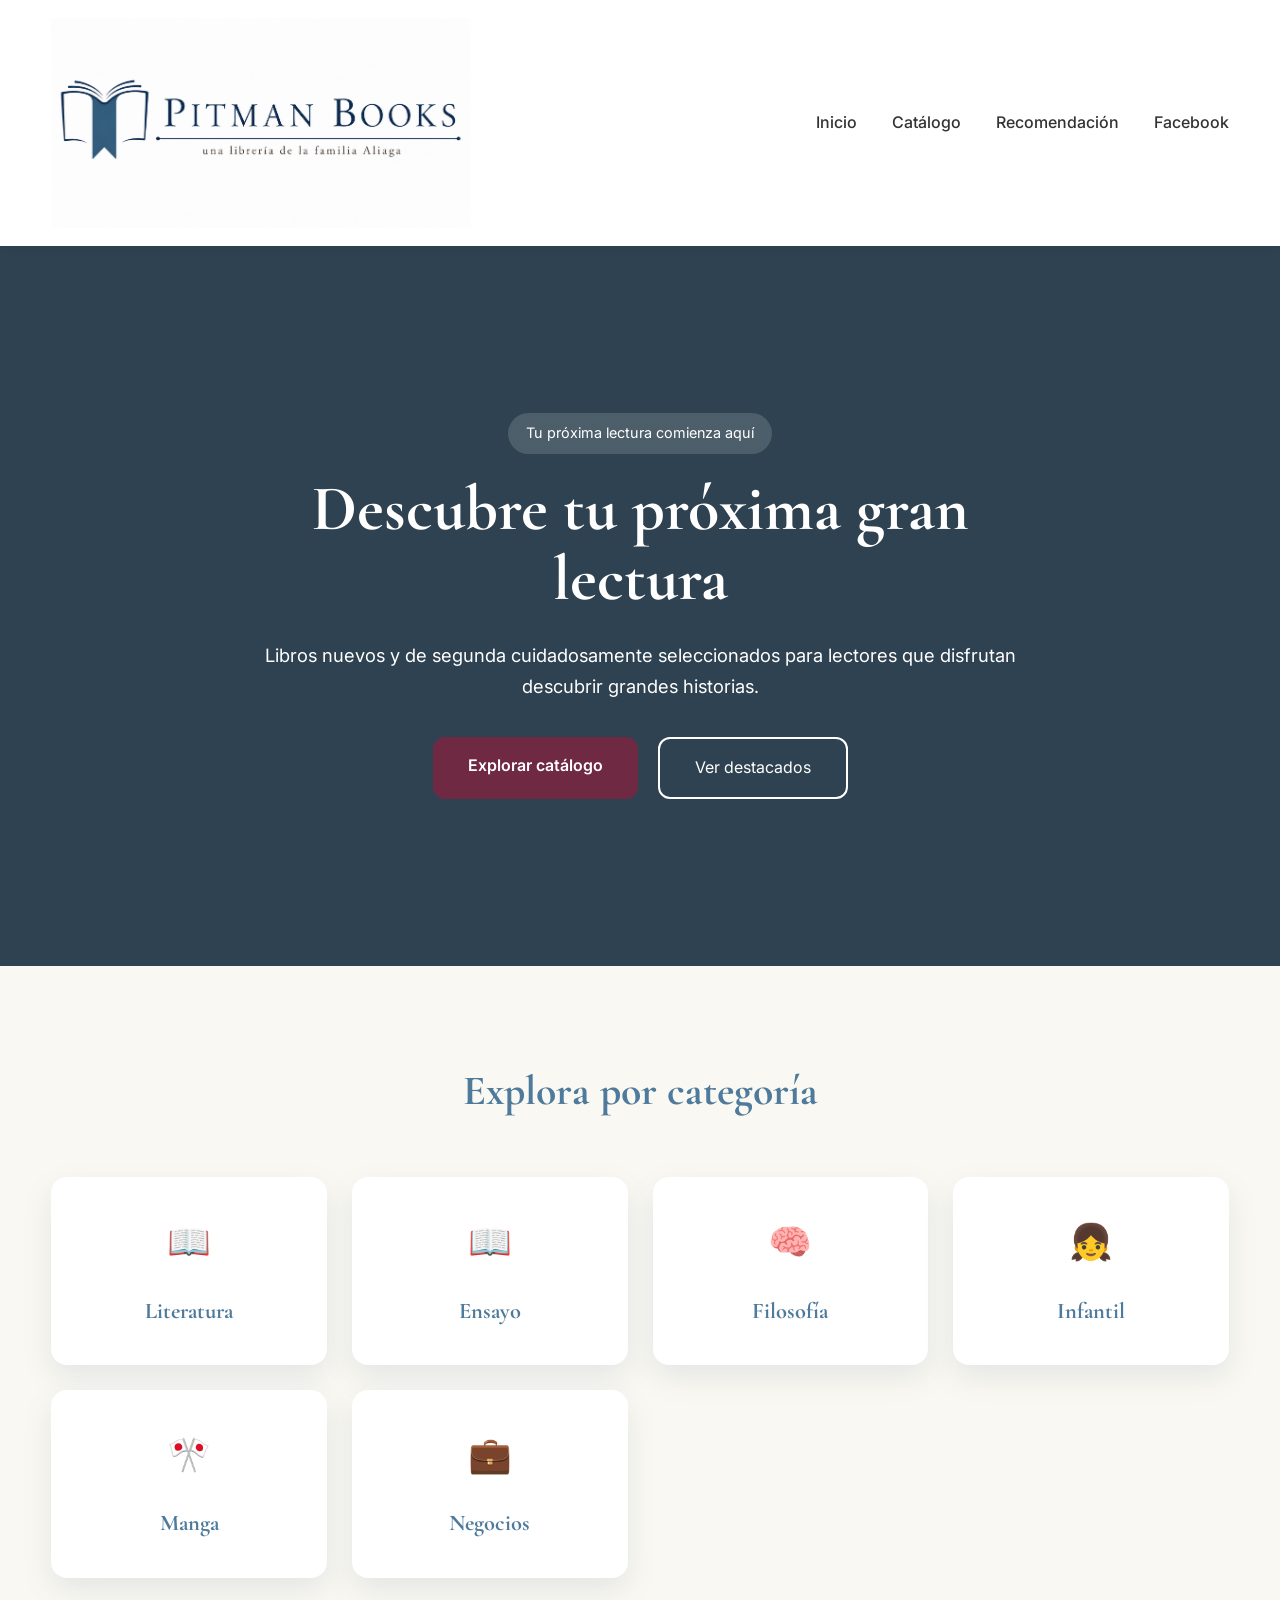
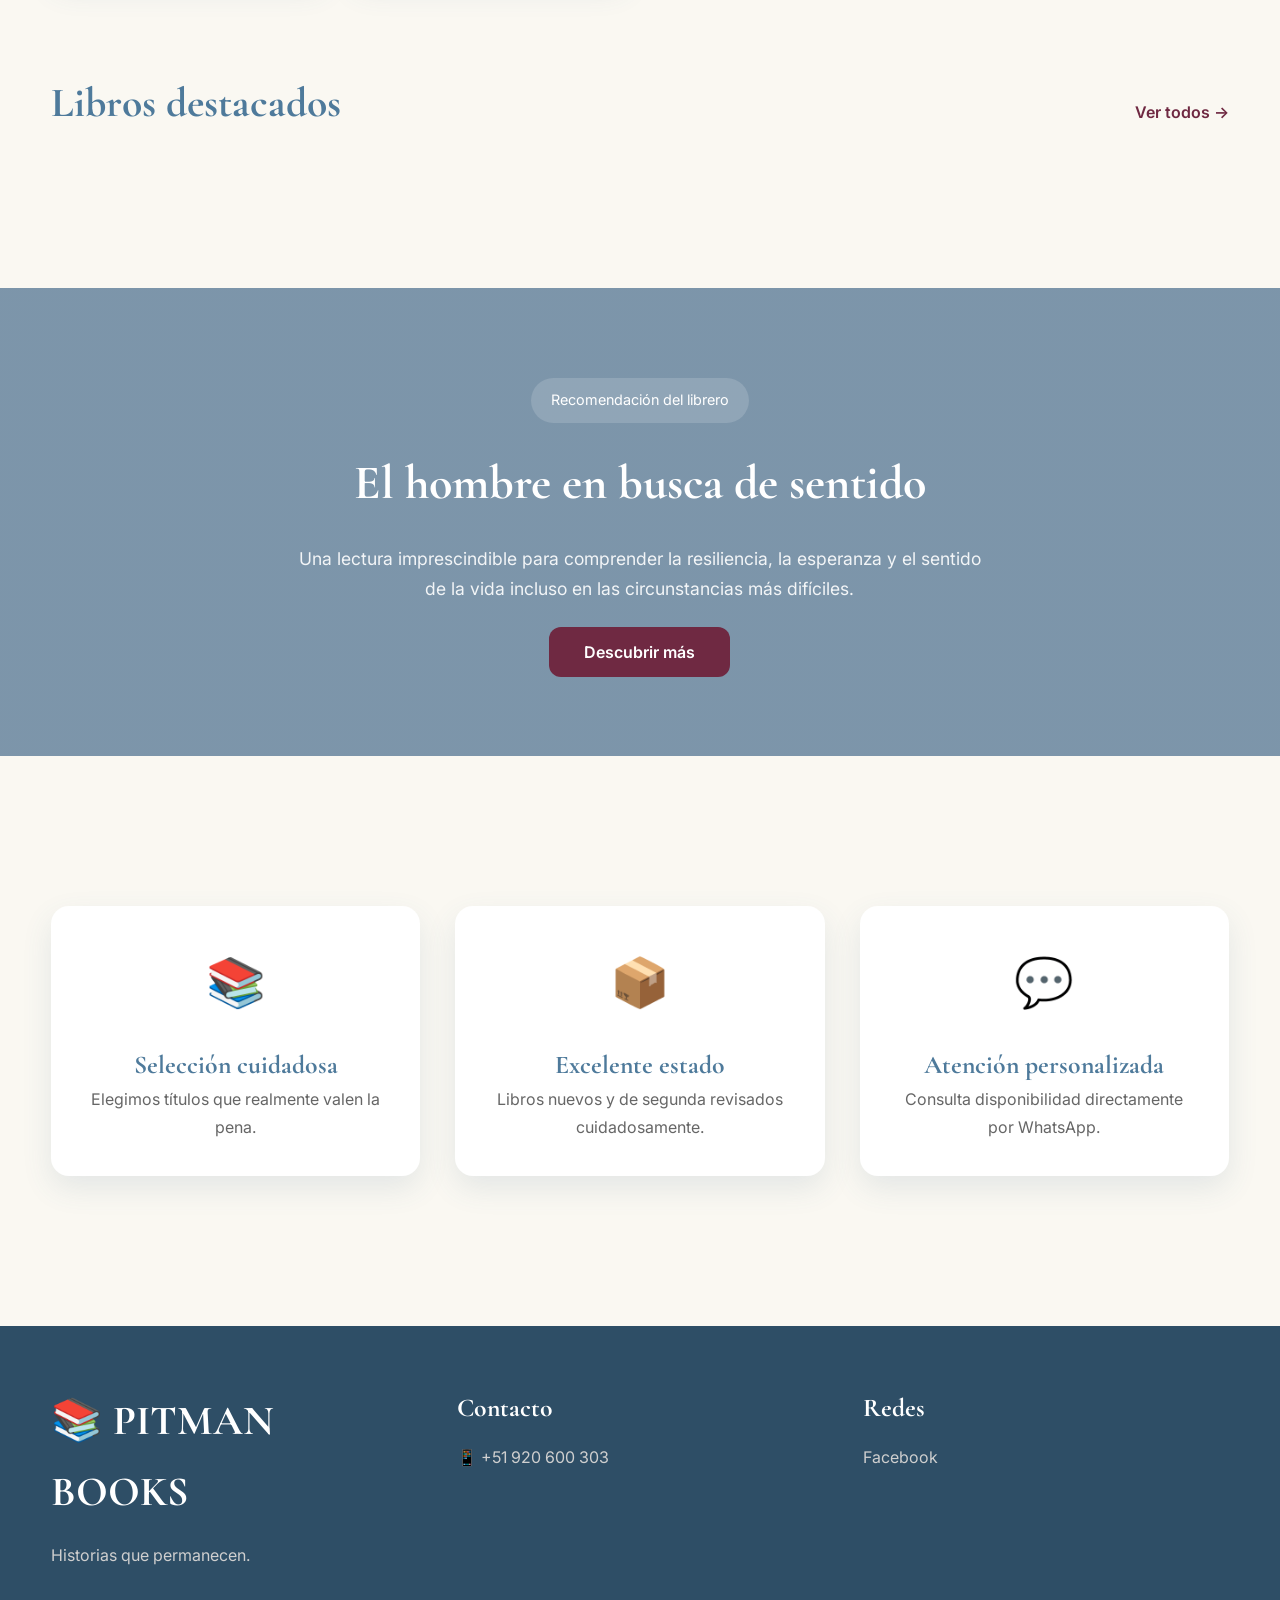
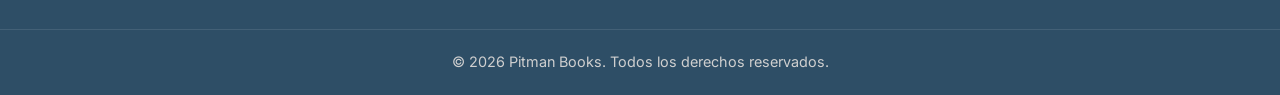
==== commit 10f87980: "Actualización del catálogo y categorías" ====
--- a/index.html
+++ b/index.html
@@ -106,54 +106,34 @@
 
     <div class="categorias-grid">
 
-        <article class="categoria-card">
-
-                 onclick="window.location.href='catalogo.html?categoria=Literatura'">
-    📖
+    <article class="categoria-card"onclick="window.location.href='catalogo.html?categoria=Literatura'">
+    📖    
     <h3>Literatura</h3>
 </article>
-        <article class="categoria-card">
-                 onclick="window.location.href='catalogo.html?categoria=Ensayo'">
-
+    
+     <article class="categoria-card"onclick="window.location.href='catalogo.html?categoria=Ensayo'">
     📖 
-
-            <h3>Ensayo</h3>
-
-        </article>
-        <article class="categoria-card">
-
-                 onclick="window.location.href='catalogo.html?categoria=Filosofía'">
-    
+        <h3>Ensayo</h3>
+        </article>
+        
+    <article class="categoria-card"onclick="window.location.href='catalogo.html?categoria=Filosofía'">
     🧠        
-            <h3>Filosofía</h3>
-
-        </article>
-
-        <article class="categoria-card">
-
-                   onclick="window.location.href='catalogo.html?categoria=Infantil'">
-    
+        <h3>Filosofía</h3>
+        </article>
+
+        <article class="categoria-card"onclick="window.location.href='catalogo.html?categoria=Infantil'">
           👧
-
             <h3>Infantil</h3>
 
         </article>
-            <article class="categoria-card">
-
-                   onclick="window.location.href='catalogo.html?categoria=Manga'">
-    
+
+            <article class="categoria-card"onclick="window.location.href='catalogo.html?categoria=Manga'">
           🎌
-
             <h3>Manga</h3>
-
-        </article>
-
-        <article class="categoria-card">
-
-                onclick="window.location.href='catalogo.html?categoria=Negocios'">       
-
+        </article>
+
+        <article class="categoria-card"onclick="window.location.href='catalogo.html?categoria=Negocios'">       
             💼
-
             <h3>Negocios</h3>
 
         </article>
